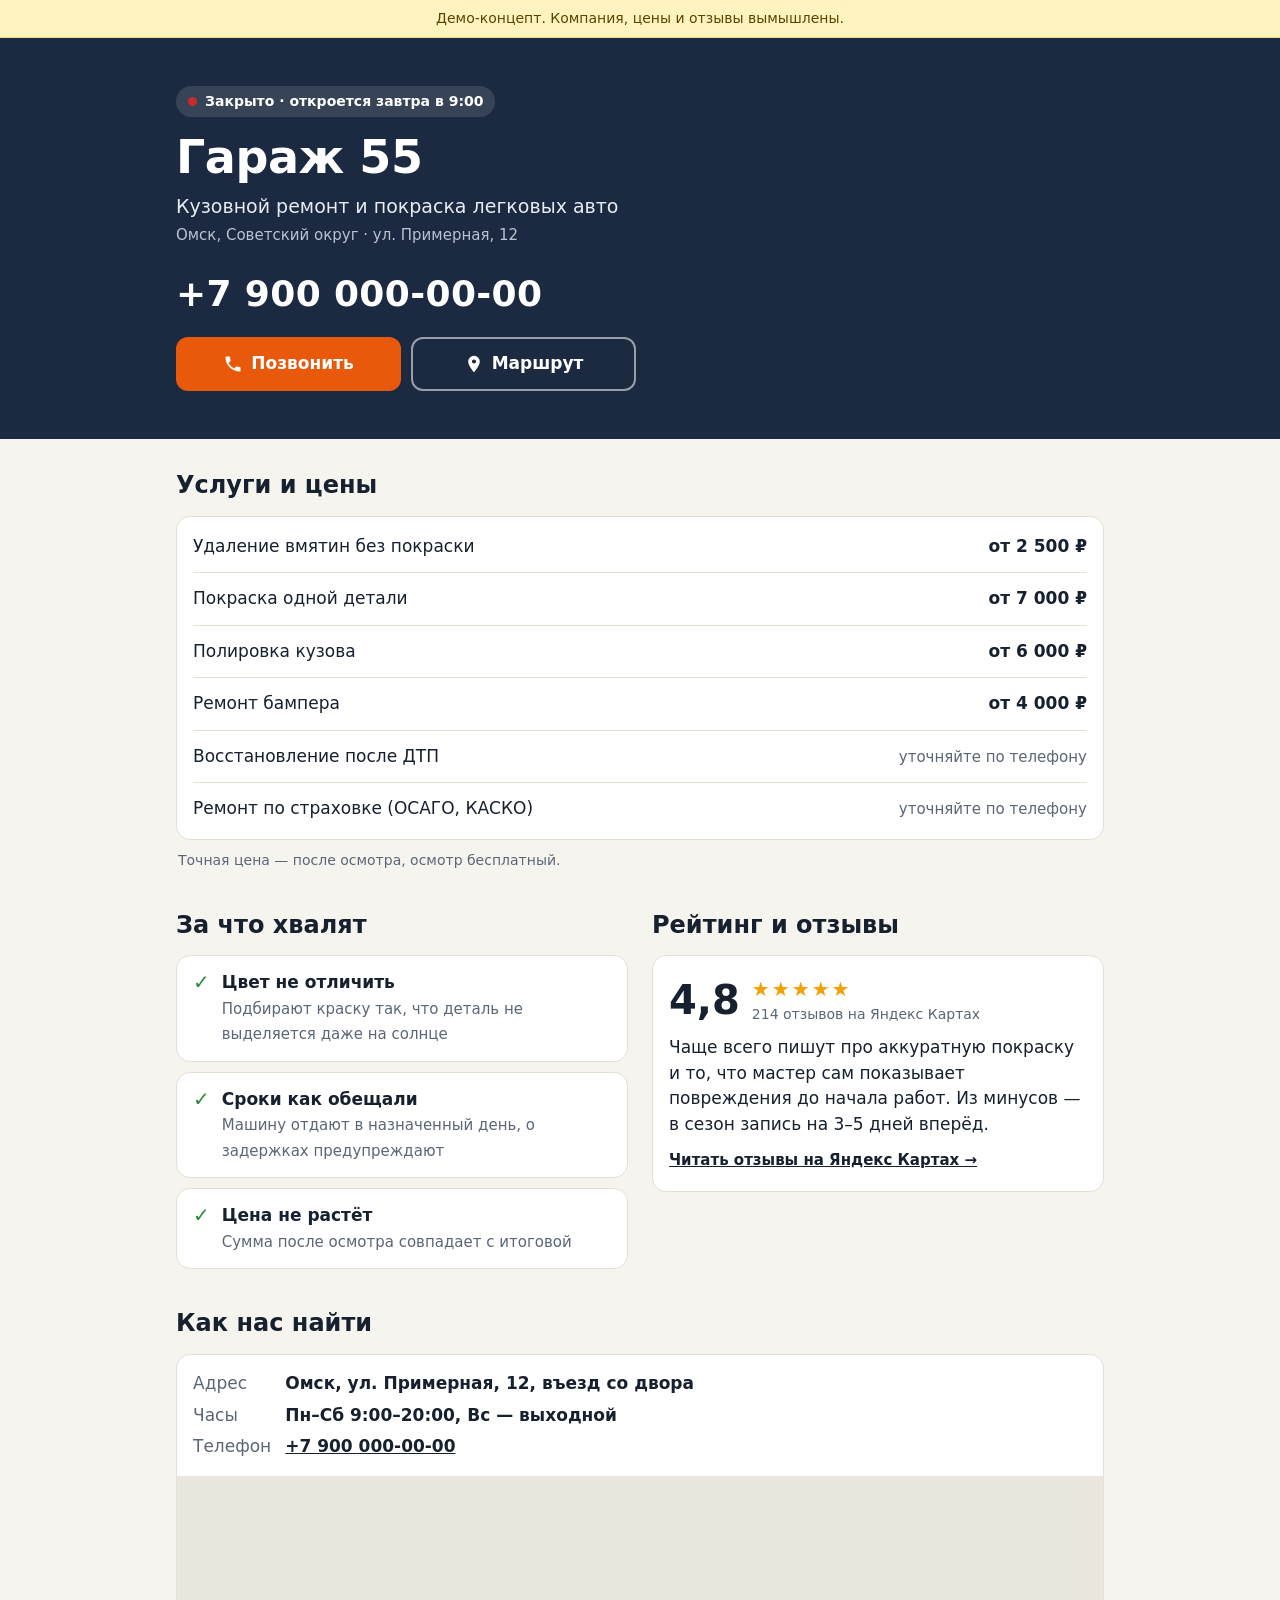
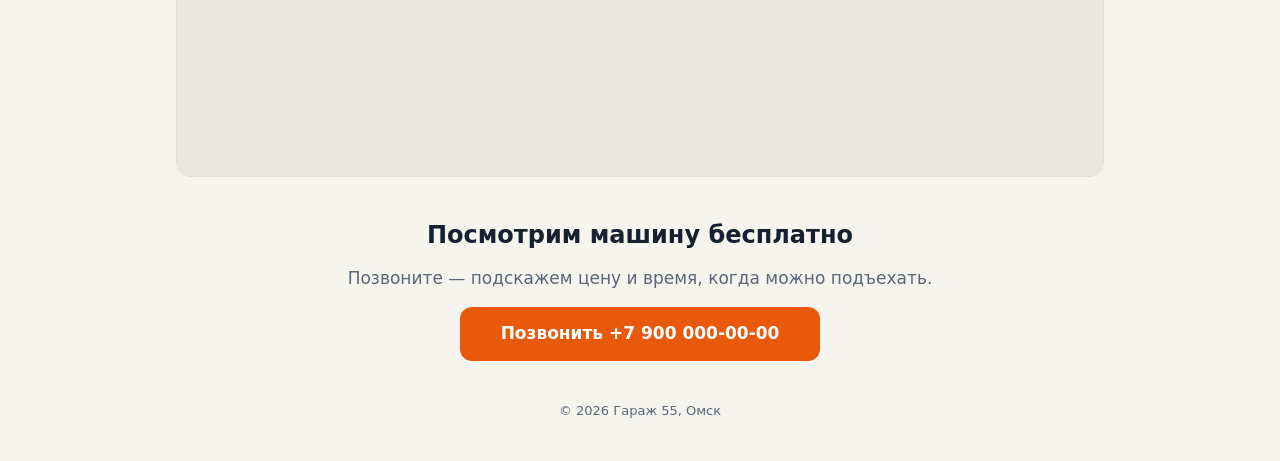
==== template/index.html @ 88b0f19d "Сайт-эталон для местного бизнеса: первый экран со звонком и маршрутом, цены «от», отзывы, карта Один" ====
<!doctype html>
<html lang="ru">
<head>
<meta charset="utf-8">
<meta name="viewport" content="width=device-width, initial-scale=1">
<!-- ЗАМЕНИТЬ: название, город, главная услуга. ~60 символов -->
<title>Гараж 55 — кузовной ремонт и покраска в Омске</title>
<!-- ЗАМЕНИТЬ: что, для кого, где. ~150 символов -->
<meta name="description" content="Кузовной ремонт, покраска и удаление вмятин в Советском округе Омска. Цены от 2 500 ₽, запись по телефону. Пн–Сб 9:00–20:00.">
<meta name="theme-color" content="#1b2a41">
<!-- Данные для Яндекса и Google: карточка организации в поиске. ЗАМЕНИТЬ вместе с текстом страницы -->
<script type="application/ld+json">
{
  "@context": "https://schema.org",
  "@type": "AutoRepair",
  "name": "Гараж 55",
  "telephone": "+79000000000",
  "address": {"@type": "PostalAddress", "addressLocality": "Омск", "streetAddress": "ул. Примерная, 12"},
  "geo": {"@type": "GeoCoordinates", "latitude": 54.9885, "longitude": 73.3242},
  "openingHours": "Mo-Sa 09:00-20:00",
  "priceRange": "от 2 500 ₽"
}
</script>
<style>
  :root {
    --ink: #16202e;
    --muted: #5b6676;
    --bg: #f6f4ef;
    --card: #ffffff;
    --brand: #1b2a41;
    --accent: #e8590c;     /* кнопка звонка: самый заметный цвет на странице */
    --accent-ink: #ffffff;
    --ok: #2b8a3e;
    --closed: #c92a2a;
    --line: #e4e0d6;
    --radius: 14px;
  }
  * { box-sizing: border-box; }
  html { scroll-behavior: smooth; }
  body {
    margin: 0; background: var(--bg); color: var(--ink);
    font: 17px/1.5 system-ui, -apple-system, "Segoe UI", Roboto, Arial, sans-serif;
    -webkit-text-size-adjust: 100%;
  }
  a { color: inherit; }
  .wrap { max-width: 960px; margin: 0 auto; padding: 0 16px; }

  /* плашка демо */
  .demo {
    background: #fff3bf; color: #5c4400; font-size: 14px; text-align: center;
    padding: 8px 16px; border-bottom: 1px solid #f0d97a;
  }

  /* первый экран */
  .hero { background: var(--brand); color: #fff; padding: 28px 0 32px; }
  .status {
    display: inline-flex; align-items: center; gap: 8px; font-size: 14px; font-weight: 600;
    background: rgba(255,255,255,.12); border-radius: 999px; padding: 5px 12px; margin-bottom: 14px;
  }
  .status::before { content: ""; width: 9px; height: 9px; border-radius: 50%; background: var(--ok); }
  .status.closed::before { background: var(--closed); }
  .hero h1 { font-size: 34px; line-height: 1.15; margin: 0 0 8px; letter-spacing: -.01em; }
  .hero .what { font-size: 19px; margin: 0 0 4px; color: #e7ecf3; }
  .hero .where { font-size: 15px; margin: 0 0 20px; color: #b9c3d1; }
  .phone-big {
    display: block; font-size: 30px; font-weight: 800; text-decoration: none; margin: 0 0 16px;
    letter-spacing: .01em;
  }
  .actions { display: grid; grid-template-columns: 1fr 1fr; gap: 10px; max-width: 460px; }
  .btn {
    display: flex; align-items: center; justify-content: center; gap: 8px;
    min-height: 54px; padding: 0 18px; border-radius: 12px; font-weight: 700; font-size: 17px;
    text-decoration: none; border: 2px solid transparent;
  }
  .btn-call { background: var(--accent); color: var(--accent-ink); }
  .btn-route { border-color: rgba(255,255,255,.55); color: #fff; }
  .btn svg { width: 20px; height: 20px; flex: none; }

  /* секции */
  section { padding: 32px 0 8px; }
  h2 { font-size: 24px; line-height: 1.2; margin: 0 0 16px; }
  .card { background: var(--card); border: 1px solid var(--line); border-radius: var(--radius); }

  .prices { list-style: none; margin: 0; padding: 4px 16px; }
  .prices li {
    display: flex; justify-content: space-between; align-items: baseline; gap: 16px;
    padding: 13px 0; border-bottom: 1px solid var(--line);
  }
  .prices li:last-child { border-bottom: 0; }
  .prices .price { font-weight: 700; white-space: nowrap; }
  .prices .ask { color: var(--muted); font-weight: 500; font-size: 15px; white-space: nowrap; }
  .note { color: var(--muted); font-size: 14px; margin: 10px 2px 0; }

  .praise { display: grid; gap: 10px; margin: 0; padding: 0; list-style: none; }
  .praise li { padding: 14px 16px; display: flex; gap: 12px; align-items: flex-start; }
  .praise .mark { color: var(--ok); font-weight: 800; font-size: 20px; line-height: 1.2; }
  .praise b { display: block; }
  .praise span { color: var(--muted); font-size: 15px; }

  .rating { padding: 18px 16px; }
  .score { display: flex; align-items: center; gap: 12px; margin-bottom: 10px; }
  .score .num { font-size: 40px; font-weight: 800; line-height: 1; }
  .stars { color: #f59f00; font-size: 20px; letter-spacing: 2px; }
  .score small { display: block; color: var(--muted); font-size: 14px; }
  .rating p { margin: 0 0 10px; }
  .source { font-size: 15px; font-weight: 600; }

  .place { overflow: hidden; }
  .place dl { margin: 0; padding: 16px; display: grid; grid-template-columns: auto 1fr; gap: 6px 14px; }
  .place dt { color: var(--muted); }
  .place dd { margin: 0; font-weight: 600; }
  .map { width: 100%; height: 300px; border: 0; display: block; background: #e9e6de; }

  .final { text-align: center; padding: 36px 0 120px; }
  .final p { margin: 0 0 16px; color: var(--muted); }
  .final .btn-call { max-width: 360px; margin: 0 auto; }
  footer { color: var(--muted); font-size: 13px; text-align: center; padding: 0 16px 100px; }

  /* плавающая кнопка звонка: только на телефоне и только после первого экрана */
  .float-call {
    position: fixed; left: 16px; right: 16px; bottom: max(16px, env(safe-area-inset-bottom));
    z-index: 10; box-shadow: 0 8px 24px rgba(0,0,0,.25);
    transform: translateY(150%); transition: transform .25s ease;
  }
  .float-call.show { transform: none; }

  @media (min-width: 760px) {
    .hero { padding: 48px 0; }
    .hero h1 { font-size: 46px; }
    .phone-big { font-size: 36px; }
    .grid2 { display: grid; grid-template-columns: 1fr 1fr; gap: 24px; align-items: start; }
    .float-call { display: none; }
    .final, footer { padding-bottom: 40px; }
  }
  @media (prefers-reduced-motion: reduce) {
    html { scroll-behavior: auto; }
    .float-call { transition: none; }
  }
</style>
</head>
<body>

<!-- УДАЛИТЬ на боевом сайте клиента -->
<div class="demo">Демо-концепт. Компания, цены и отзывы вымышлены.</div>

<header class="hero">
  <div class="wrap">
    <!-- Часы работы для бейджа: дни 1=Пн…7=Вс, время, часовой пояс компании. ЗАМЕНИТЬ -->
    <div class="status" id="status"
         data-tz="Asia/Omsk"
         data-hours='{"1":["09:00","20:00"],"2":["09:00","20:00"],"3":["09:00","20:00"],"4":["09:00","20:00"],"5":["09:00","20:00"],"6":["09:00","20:00"]}'>
      Открыто до 20:00
    </div>
    <h1>Гараж 55</h1>
    <p class="what">Кузовной ремонт и покраска легковых авто</p>
    <p class="where">Омск, Советский округ · ул. Примерная, 12</p>
    <a class="phone-big" href="tel:+79000000000">+7 900 000-00-00</a>
    <div class="actions">
      <a class="btn btn-call" href="tel:+79000000000">
        <svg viewBox="0 0 24 24" fill="currentColor" aria-hidden="true"><path d="M6.6 10.8a15.1 15.1 0 0 0 6.6 6.6l2.2-2.2a1 1 0 0 1 1-.25 11.4 11.4 0 0 0 3.6.57 1 1 0 0 1 1 1V20a1 1 0 0 1-1 1A17 17 0 0 1 3 4a1 1 0 0 1 1-1h3.5a1 1 0 0 1 1 1c0 1.25.2 2.45.57 3.57a1 1 0 0 1-.25 1z"/></svg>
        Позвонить
      </a>
      <!-- Маршрут в Яндекс Картах до точки (широта,долгота). ЗАМЕНИТЬ координаты -->
      <a class="btn btn-route" href="https://yandex.ru/maps/?rtext=~54.9885,73.3242&amp;rtt=auto" target="_blank" rel="noopener">
        <svg viewBox="0 0 24 24" fill="currentColor" aria-hidden="true"><path d="M12 2a7 7 0 0 0-7 7c0 5.2 7 13 7 13s7-7.8 7-13a7 7 0 0 0-7-7zm0 9.5A2.5 2.5 0 1 1 12 6.5a2.5 2.5 0 0 1 0 5z"/></svg>
        Маршрут
      </a>
    </div>
  </div>
</header>

<main class="wrap">

  <section id="prices">
    <h2>Услуги и цены</h2>
    <!-- Только цены, которые клиент подтвердил. Нет цены — «уточняйте по телефону», не придумывать -->
    <ul class="prices card">
      <li><span>Удаление вмятин без покраски</span><span class="price">от 2 500 ₽</span></li>
      <li><span>Покраска одной детали</span><span class="price">от 7 000 ₽</span></li>
      <li><span>Полировка кузова</span><span class="price">от 6 000 ₽</span></li>
      <li><span>Ремонт бампера</span><span class="price">от 4 000 ₽</span></li>
      <li><span>Восстановление после ДТП</span><span class="ask">уточняйте по телефону</span></li>
      <li><span>Ремонт по страховке (ОСАГО, КАСКО)</span><span class="ask">уточняйте по телефону</span></li>
    </ul>
    <p class="note">Точная цена — после осмотра, осмотр бесплатный.</p>
  </section>

  <div class="grid2">
    <section id="praise">
      <h2>За что хвалят</h2>
      <!-- 3 пункта, взятые из настоящих отзывов клиента (Яндекс Карты, 2ГИС). Своими словами, без выдумок -->
      <ul class="praise">
        <li class="card"><span class="mark">✓</span><div><b>Цвет не отличить</b><span>Подбирают краску так, что деталь не выделяется даже на солнце</span></div></li>
        <li class="card"><span class="mark">✓</span><div><b>Сроки как обещали</b><span>Машину отдают в назначенный день, о задержках предупреждают</span></div></li>
        <li class="card"><span class="mark">✓</span><div><b>Цена не растёт</b><span>Сумма после осмотра совпадает с итоговой</span></div></li>
      </ul>
    </section>

    <section id="rating">
      <h2>Рейтинг и отзывы</h2>
      <div class="card rating">
        <!-- Рейтинг, число отзывов и ссылка — точно как в источнике на дату обновления -->
        <div class="score">
          <span class="num">4,8</span>
          <div><span class="stars" aria-label="4,8 из 5">★★★★★</span><small>214 отзывов на Яндекс Картах</small></div>
        </div>
        <!-- Пересказ: что чаще всего пишут, в том числе минусы — так честнее и больше доверия -->
        <p>Чаще всего пишут про аккуратную покраску и то, что мастер сам показывает повреждения до начала работ. Из минусов — в сезон запись на 3–5 дней вперёд.</p>
        <a class="source" href="https://yandex.ru/maps/" target="_blank" rel="noopener">Читать отзывы на Яндекс Картах →</a>
      </div>
    </section>
  </div>

  <section id="place">
    <h2>Как нас найти</h2>
    <div class="card place">
      <dl>
        <dt>Адрес</dt><dd>Омск, ул. Примерная, 12, въезд со двора</dd>
        <dt>Часы</dt><dd>Пн–Сб 9:00–20:00, Вс — выходной</dd>
        <dt>Телефон</dt><dd><a href="tel:+79000000000">+7 900 000-00-00</a></dd>
      </dl>
      <!-- Карта Яндекса: ll и pt — ДОЛГОТА,ШИРОТА (наоборот, чем в ссылке «Маршрут»). ЗАМЕНИТЬ -->
      <iframe class="map" title="Карта: Гараж 55" loading="lazy"
              src="https://yandex.ru/map-widget/v1/?ll=73.3242%2C54.9885&amp;z=16&amp;pt=73.3242%2C54.9885%2Cpm2rdm"></iframe>
    </div>
  </section>

  <section class="final">
    <h2>Посмотрим машину бесплатно</h2>
    <p>Позвоните — подскажем цену и время, когда можно подъехать.</p>
    <a class="btn btn-call" href="tel:+79000000000">Позвонить +7 900 000-00-00</a>
  </section>
</main>

<footer>© <span id="year">2026</span> Гараж 55, Омск</footer>

<a class="btn btn-call float-call" id="floatCall" href="tel:+79000000000" aria-label="Позвонить">
  <svg viewBox="0 0 24 24" fill="currentColor" aria-hidden="true"><path d="M6.6 10.8a15.1 15.1 0 0 0 6.6 6.6l2.2-2.2a1 1 0 0 1 1-.25 11.4 11.4 0 0 0 3.6.57 1 1 0 0 1 1 1V20a1 1 0 0 1-1 1A17 17 0 0 1 3 4a1 1 0 0 1 1-1h3.5a1 1 0 0 1 1 1c0 1.25.2 2.45.57 3.57a1 1 0 0 1-.25 1z"/></svg>
  Позвонить
</a>

<script>
// Бейдж «Открыто до …» по часам работы в часовом поясе компании (не посетителя).
(function () {
  var el = document.getElementById("status");
  var hours = JSON.parse(el.dataset.hours);
  var tz = el.dataset.tz;
  var names = ["", "понедельник", "вторник", "среду", "четверг", "пятницу", "субботу", "воскресенье"];
  function nowIn(tz) {
    var parts = {};
    new Intl.DateTimeFormat("en-GB", {timeZone: tz, weekday: "short", hour: "2-digit", minute: "2-digit", hourCycle: "h23"})
      .formatToParts(new Date()).forEach(function (p) { parts[p.type] = p.value; });
    var day = {Mon: 1, Tue: 2, Wed: 3, Thu: 4, Fri: 5, Sat: 6, Sun: 7}[parts.weekday];
    return {day: day, time: parts.hour + ":" + parts.minute};
  }
  function short(t) { return t.replace(/^0/, ""); }
  function nextOpen(day) {
    for (var i = 1; i <= 7; i++) {
      var d = (day - 1 + i) % 7 + 1;
      if (hours[d]) return (i === 1 ? "завтра" : "в " + names[d]) + " в " + short(hours[d][0]);
    }
    return "";
  }
  var n = nowIn(tz), today = hours[n.day];
  if (today && n.time >= today[0] && n.time < today[1]) {
    el.textContent = "Открыто до " + short(today[1]);
  } else if (today && n.time < today[0]) {
    el.textContent = "Закрыто · откроется в " + short(today[0]);
    el.classList.add("closed");
  } else {
    el.textContent = "Закрыто · откроется " + nextOpen(n.day);
    el.classList.add("closed");
  }
  document.getElementById("year").textContent = new Date().getFullYear();

  // Плавающая кнопка появляется, когда первый экран с телефоном ушёл вверх, и прячется у финальной кнопки
  var btn = document.getElementById("floatCall");
  var hero = document.querySelector(".hero"), final = document.querySelector(".final");
  if ("IntersectionObserver" in window) {
    var heroGone = false, finalVisible = false;
    function update() { btn.classList.toggle("show", heroGone && !finalVisible); }
    new IntersectionObserver(function (e) { heroGone = !e[0].isIntersecting; update(); }).observe(hero);
    new IntersectionObserver(function (e) { finalVisible = e[0].isIntersecting; update(); }).observe(final);
  } else {
    btn.classList.add("show");
  }
})();
</script>
</body>
</html>
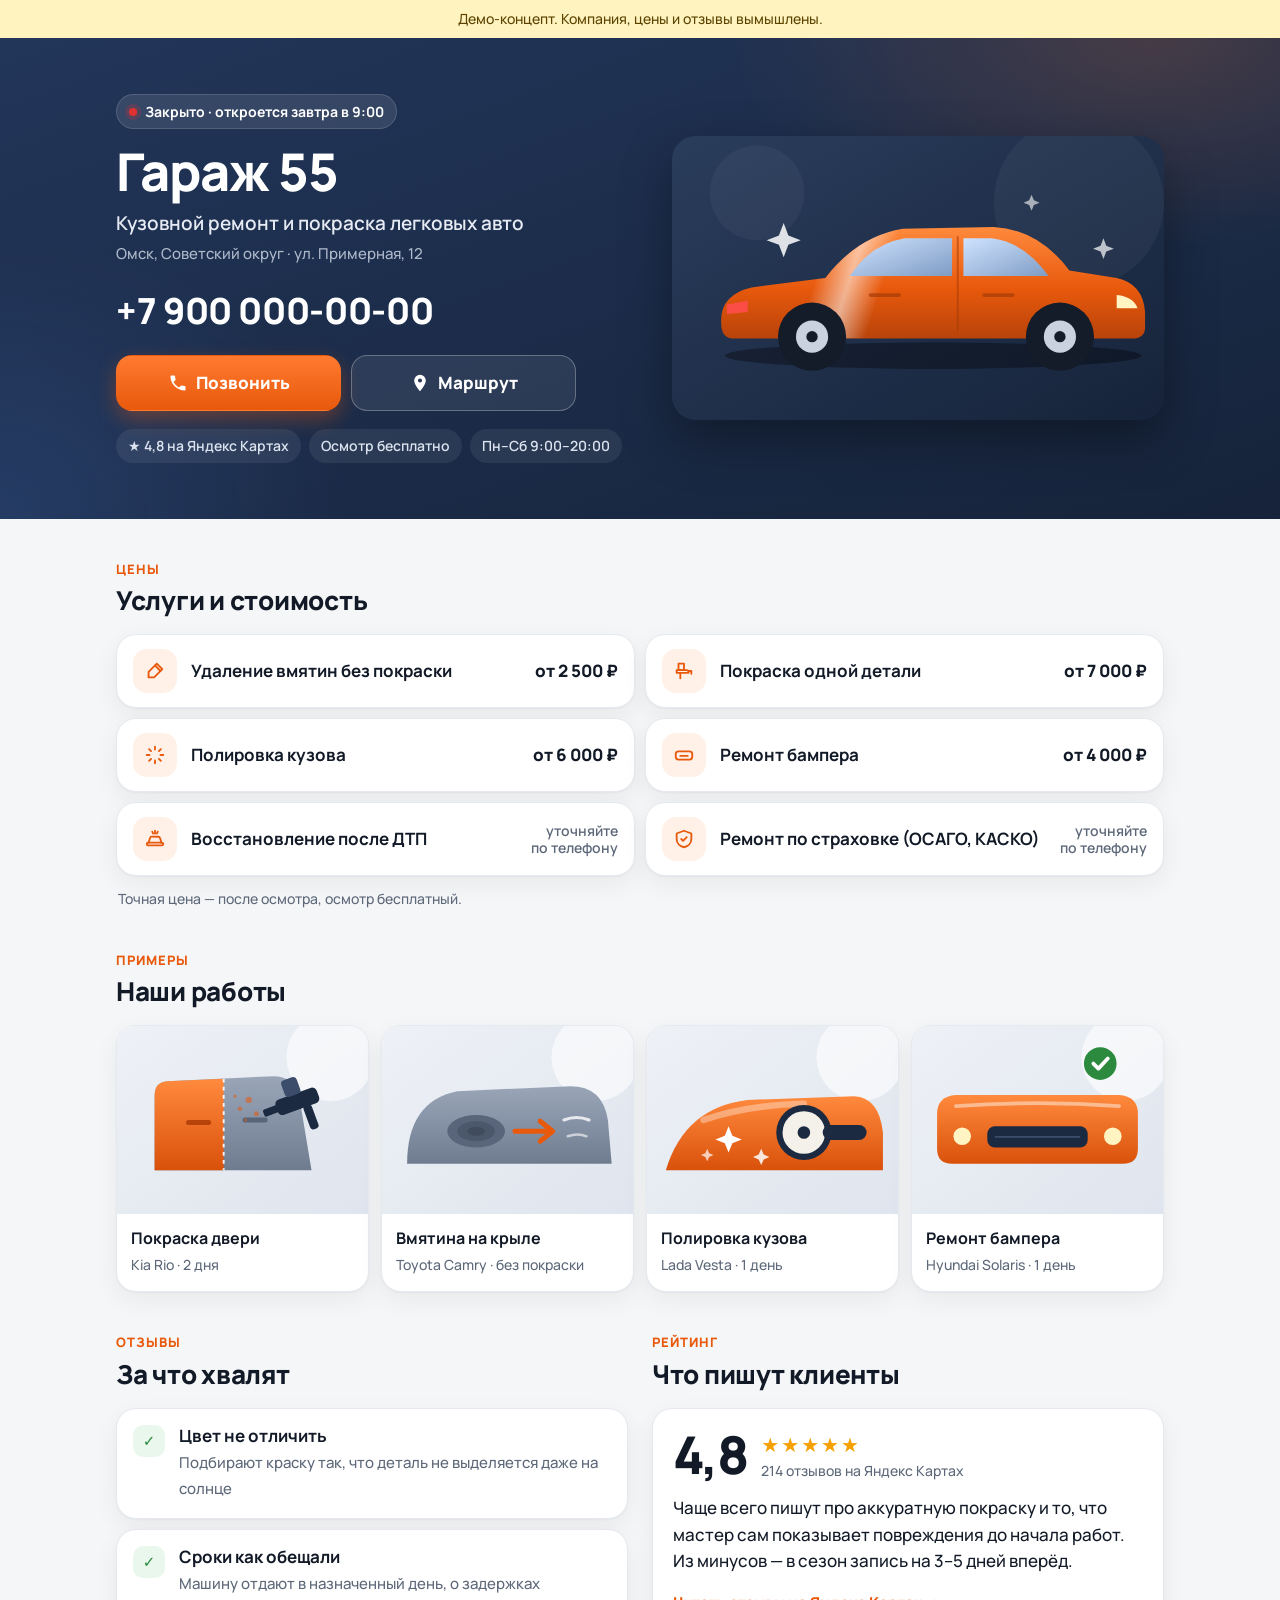
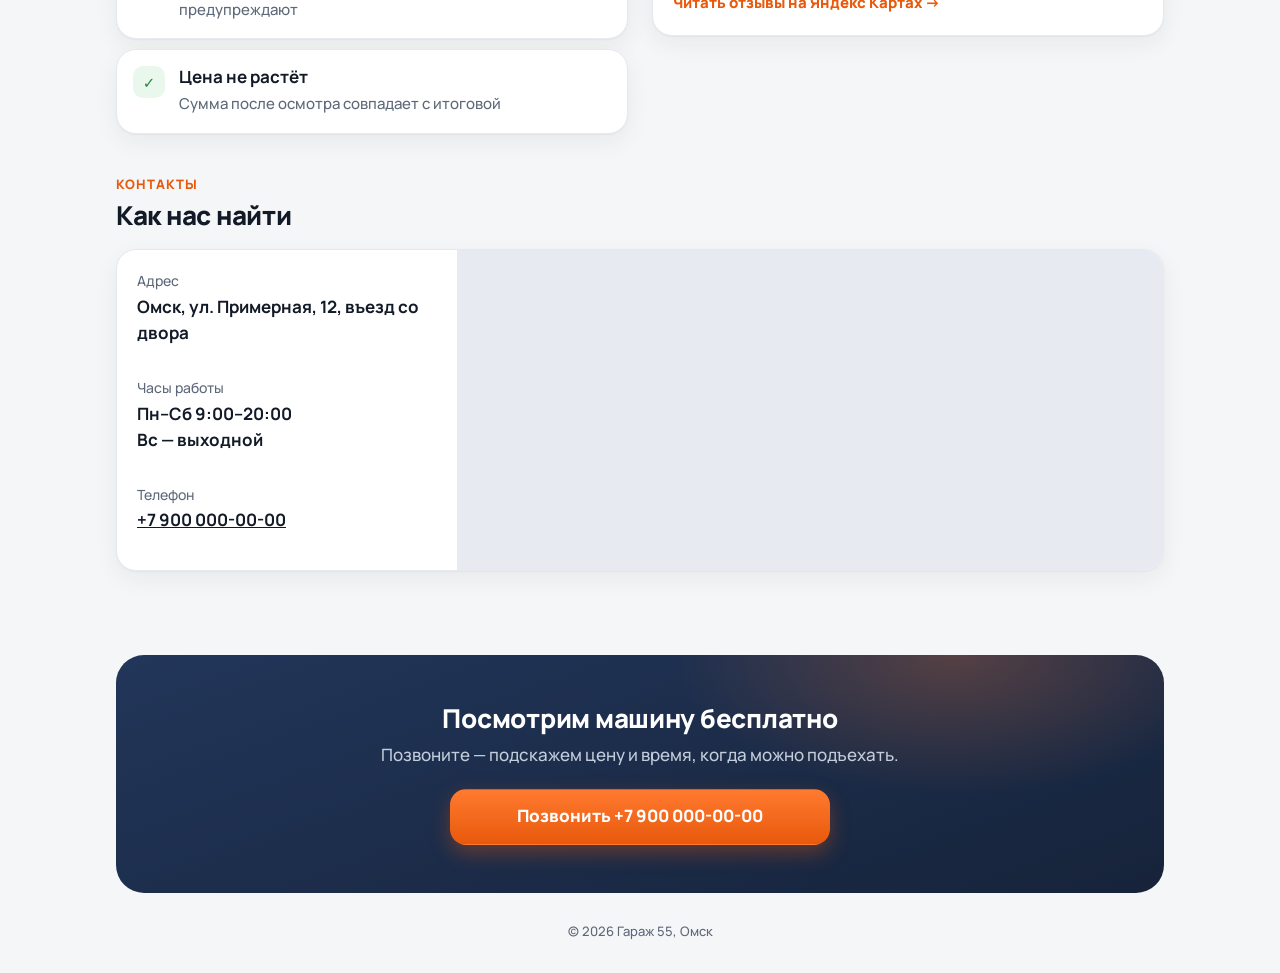
==== commit 52aa882b: "Сайт-эталон: современнее, с иллюстрациями Шрифт Manrope, градиент первого экрана, значки-факты, карт" ====
--- a/template/index.html
+++ b/template/index.html
@@ -2,12 +2,15 @@
 <html lang="ru">
 <head>
 <meta charset="utf-8">
-<meta name="viewport" content="width=device-width, initial-scale=1">
+<meta name="viewport" content="width=device-width, initial-scale=1, viewport-fit=cover">
 <!-- ЗАМЕНИТЬ: название, город, главная услуга. ~60 символов -->
 <title>Гараж 55 — кузовной ремонт и покраска в Омске</title>
 <!-- ЗАМЕНИТЬ: что, для кого, где. ~150 символов -->
 <meta name="description" content="Кузовной ремонт, покраска и удаление вмятин в Советском округе Омска. Цены от 2 500 ₽, запись по телефону. Пн–Сб 9:00–20:00.">
-<meta name="theme-color" content="#1b2a41">
+<meta name="theme-color" content="#16233a">
+<link rel="preconnect" href="https://fonts.googleapis.com">
+<link rel="preconnect" href="https://fonts.gstatic.com" crossorigin>
+<link href="https://fonts.googleapis.com/css2?family=Manrope:wght@500;600;700;800&display=swap" rel="stylesheet">
 <!-- Данные для Яндекса и Google: карточка организации в поиске. ЗАМЕНИТЬ вместе с текстом страницы -->
 <script type="application/ld+json">
 {
@@ -23,118 +26,165 @@
 </script>
 <style>
   :root {
-    --ink: #16202e;
-    --muted: #5b6676;
-    --bg: #f6f4ef;
+    --ink: #121a27;
+    --muted: #5d6879;
+    --bg: #f5f6f8;
     --card: #ffffff;
-    --brand: #1b2a41;
-    --accent: #e8590c;     /* кнопка звонка: самый заметный цвет на странице */
-    --accent-ink: #ffffff;
+    --brand: #16233a;        /* фон первого экрана и финального блока */
+    --brand-2: #22365a;
+    --accent: #e8590c;       /* кнопка звонка: самый заметный цвет на странице */
+    --accent-2: #ff7a2f;
     --ok: #2b8a3e;
-    --closed: #c92a2a;
-    --line: #e4e0d6;
-    --radius: 14px;
+    --closed: #e03131;
+    --line: #e6e9ef;
+    --radius: 20px;
+    --shadow: 0 1px 2px rgba(18,26,39,.04), 0 8px 24px rgba(18,26,39,.06);
   }
   * { box-sizing: border-box; }
   html { scroll-behavior: smooth; }
   body {
     margin: 0; background: var(--bg); color: var(--ink);
-    font: 17px/1.5 system-ui, -apple-system, "Segoe UI", Roboto, Arial, sans-serif;
-    -webkit-text-size-adjust: 100%;
+    font: 500 17px/1.55 Manrope, system-ui, -apple-system, "Segoe UI", Roboto, Arial, sans-serif;
+    -webkit-text-size-adjust: 100%; -webkit-font-smoothing: antialiased;
   }
   a { color: inherit; }
-  .wrap { max-width: 960px; margin: 0 auto; padding: 0 16px; }
+  img { max-width: 100%; height: auto; display: block; }
+  .wrap { max-width: 1080px; margin: 0 auto; padding: 0 16px; }
 
   /* плашка демо */
-  .demo {
-    background: #fff3bf; color: #5c4400; font-size: 14px; text-align: center;
-    padding: 8px 16px; border-bottom: 1px solid #f0d97a;
-  }
-
-  /* первый экран */
-  .hero { background: var(--brand); color: #fff; padding: 28px 0 32px; }
+  .demo { background: #fff3bf; color: #5c4400; font-size: 14px; text-align: center; padding: 8px 16px; }
+
+  /* ───── первый экран ───── */
+  .hero {
+    color: #fff; padding: 24px 0 28px; position: relative; overflow: hidden;
+    background:
+      radial-gradient(600px 300px at 90% 0%, rgba(255,122,47,.18), transparent 70%),
+      radial-gradient(500px 400px at 0% 100%, rgba(80,130,220,.18), transparent 70%),
+      linear-gradient(160deg, var(--brand-2), var(--brand));
+  }
+  .hero-grid { display: grid; gap: 22px; align-items: center; }
   .status {
-    display: inline-flex; align-items: center; gap: 8px; font-size: 14px; font-weight: 600;
-    background: rgba(255,255,255,.12); border-radius: 999px; padding: 5px 12px; margin-bottom: 14px;
-  }
-  .status::before { content: ""; width: 9px; height: 9px; border-radius: 50%; background: var(--ok); }
-  .status.closed::before { background: var(--closed); }
-  .hero h1 { font-size: 34px; line-height: 1.15; margin: 0 0 8px; letter-spacing: -.01em; }
-  .hero .what { font-size: 19px; margin: 0 0 4px; color: #e7ecf3; }
-  .hero .where { font-size: 15px; margin: 0 0 20px; color: #b9c3d1; }
-  .phone-big {
-    display: block; font-size: 30px; font-weight: 800; text-decoration: none; margin: 0 0 16px;
-    letter-spacing: .01em;
-  }
+    display: inline-flex; align-items: center; gap: 8px; font-size: 14px; font-weight: 700;
+    background: rgba(255,255,255,.1); border: 1px solid rgba(255,255,255,.14);
+    border-radius: 999px; padding: 6px 12px; margin-bottom: 14px; backdrop-filter: blur(6px);
+  }
+  .status::before { content: ""; width: 8px; height: 8px; border-radius: 50%; background: #51cf66;
+    box-shadow: 0 0 0 4px rgba(81,207,102,.2); }
+  .status.closed::before { background: var(--closed); box-shadow: 0 0 0 4px rgba(224,49,49,.2); }
+  .hero h1 { font-size: 36px; line-height: 1.1; margin: 0 0 8px; font-weight: 800; letter-spacing: -.02em; }
+  .hero .what { font-size: 19px; margin: 0 0 4px; color: #e6ebf3; font-weight: 600; }
+  .hero .where { font-size: 15px; margin: 0 0 18px; color: #aeb9ca; }
+  .phone-big { display: inline-block; font-size: 30px; font-weight: 800; text-decoration: none; margin: 0 0 16px;
+    letter-spacing: -.01em; }
   .actions { display: grid; grid-template-columns: 1fr 1fr; gap: 10px; max-width: 460px; }
   .btn {
     display: flex; align-items: center; justify-content: center; gap: 8px;
-    min-height: 54px; padding: 0 18px; border-radius: 12px; font-weight: 700; font-size: 17px;
-    text-decoration: none; border: 2px solid transparent;
-  }
-  .btn-call { background: var(--accent); color: var(--accent-ink); }
-  .btn-route { border-color: rgba(255,255,255,.55); color: #fff; }
+    min-height: 56px; padding: 0 20px; border-radius: 16px; font-weight: 800; font-size: 17px;
+    text-decoration: none; border: 1px solid transparent; transition: transform .15s ease, box-shadow .15s ease;
+  }
+  .btn:active { transform: scale(.98); }
+  .btn-call { background: linear-gradient(180deg, var(--accent-2), var(--accent)); color: #fff;
+    box-shadow: 0 8px 20px rgba(232,89,12,.35); }
+  .btn-route { background: rgba(255,255,255,.08); border-color: rgba(255,255,255,.28); color: #fff; }
   .btn svg { width: 20px; height: 20px; flex: none; }
-
-  /* секции */
-  section { padding: 32px 0 8px; }
-  h2 { font-size: 24px; line-height: 1.2; margin: 0 0 16px; }
-  .card { background: var(--card); border: 1px solid var(--line); border-radius: var(--radius); }
-
-  .prices { list-style: none; margin: 0; padding: 4px 16px; }
-  .prices li {
-    display: flex; justify-content: space-between; align-items: baseline; gap: 16px;
-    padding: 13px 0; border-bottom: 1px solid var(--line);
-  }
-  .prices li:last-child { border-bottom: 0; }
-  .prices .price { font-weight: 700; white-space: nowrap; }
-  .prices .ask { color: var(--muted); font-weight: 500; font-size: 15px; white-space: nowrap; }
-  .note { color: var(--muted); font-size: 14px; margin: 10px 2px 0; }
-
+  .chips { display: flex; flex-wrap: wrap; gap: 8px; margin: 18px 0 0; padding: 0; list-style: none; }
+  .chips li { font-size: 14px; font-weight: 600; color: #dbe3ef; background: rgba(255,255,255,.07);
+    border-radius: 999px; padding: 6px 12px; }
+  .hero-art img { width: 100%; border-radius: 24px; box-shadow: 0 20px 50px rgba(0,0,0,.35); }
+
+  /* ───── секции ───── */
+  section { padding: 40px 0 0; }
+  .eyebrow { font-size: 13px; font-weight: 800; letter-spacing: .08em; text-transform: uppercase; color: var(--accent);
+    margin: 0 0 6px; }
+  h2 { font-size: 26px; line-height: 1.2; margin: 0 0 18px; font-weight: 800; letter-spacing: -.01em; }
+  .card { background: var(--card); border: 1px solid var(--line); border-radius: var(--radius); box-shadow: var(--shadow); }
+
+  /* услуги */
+  .services { display: grid; gap: 10px; margin: 0; padding: 0; list-style: none; }
+  .services li { display: flex; align-items: center; gap: 14px; padding: 14px 16px; }
+  .ico { width: 44px; height: 44px; border-radius: 14px; flex: none; display: grid; place-items: center;
+    background: #fff1e8; color: var(--accent); }
+  .ico svg { width: 22px; height: 22px; }
+  .services .name { flex: 1; font-weight: 700; line-height: 1.3; }
+  .services .price { font-weight: 800; white-space: nowrap; }
+  .services .ask { color: var(--muted); font-weight: 600; font-size: 14px; text-align: right; line-height: 1.25; }
+  .note { color: var(--muted); font-size: 14px; margin: 12px 2px 0; }
+
+  /* работы */
+  .works { display: grid; grid-auto-flow: column; grid-auto-columns: 78%; gap: 12px; overflow-x: auto;
+    scroll-snap-type: x mandatory; padding: 2px 16px 12px; margin: 0 -16px; list-style: none;
+    scrollbar-width: none; }
+  .works::-webkit-scrollbar { display: none; }
+  .works li { scroll-snap-align: start; overflow: hidden; }
+  .works img { aspect-ratio: 4 / 3; object-fit: cover; width: 100%; }
+  .works .cap { padding: 12px 14px 14px; }
+  .works b { display: block; font-size: 16px; }
+  .works span { color: var(--muted); font-size: 14px; }
+  .swipe { color: var(--muted); font-size: 13px; margin: 0 2px; }
+
+  /* хвалят */
   .praise { display: grid; gap: 10px; margin: 0; padding: 0; list-style: none; }
-  .praise li { padding: 14px 16px; display: flex; gap: 12px; align-items: flex-start; }
-  .praise .mark { color: var(--ok); font-weight: 800; font-size: 20px; line-height: 1.2; }
-  .praise b { display: block; }
+  .praise li { padding: 16px; display: flex; gap: 14px; align-items: flex-start; }
+  .praise .mark { width: 32px; height: 32px; border-radius: 10px; background: #e9f7ec; color: var(--ok);
+    display: grid; place-items: center; flex: none; font-weight: 800; }
+  .praise b { display: block; line-height: 1.3; margin-bottom: 2px; }
   .praise span { color: var(--muted); font-size: 15px; }
 
-  .rating { padding: 18px 16px; }
-  .score { display: flex; align-items: center; gap: 12px; margin-bottom: 10px; }
-  .score .num { font-size: 40px; font-weight: 800; line-height: 1; }
+  /* рейтинг */
+  .rating { padding: 20px; }
+  .score { display: flex; align-items: center; gap: 14px; margin-bottom: 14px; }
+  .score .num { font-size: 52px; font-weight: 800; line-height: 1; letter-spacing: -.03em; }
   .stars { color: #f59f00; font-size: 20px; letter-spacing: 2px; }
   .score small { display: block; color: var(--muted); font-size: 14px; }
-  .rating p { margin: 0 0 10px; }
-  .source { font-size: 15px; font-weight: 600; }
-
-  .place { overflow: hidden; }
-  .place dl { margin: 0; padding: 16px; display: grid; grid-template-columns: auto 1fr; gap: 6px 14px; }
-  .place dt { color: var(--muted); }
-  .place dd { margin: 0; font-weight: 600; }
-  .map { width: 100%; height: 300px; border: 0; display: block; background: #e9e6de; }
-
-  .final { text-align: center; padding: 36px 0 120px; }
-  .final p { margin: 0 0 16px; color: var(--muted); }
-  .final .btn-call { max-width: 360px; margin: 0 auto; }
-  footer { color: var(--muted); font-size: 13px; text-align: center; padding: 0 16px 100px; }
+  .rating p { margin: 0 0 14px; }
+  .source { display: inline-flex; align-items: center; gap: 6px; font-size: 15px; font-weight: 800; color: var(--accent);
+    text-decoration: none; }
+
+  /* адрес и карта */
+  .place { overflow: hidden; display: grid; }
+  .place dl { margin: 0; padding: 20px; display: grid; gap: 14px; }
+  .place dt { color: var(--muted); font-size: 14px; }
+  .place dd { margin: 2px 0 0; font-weight: 700; }
+  .map { width: 100%; height: 300px; border: 0; display: block; background: #e7eaf0; }
+
+  /* финал */
+  .final { margin: 44px 0 0; }
+  .final-box {
+    color: #fff; text-align: center; padding: 32px 20px; border-radius: 28px;
+    background: radial-gradient(400px 200px at 80% 0%, rgba(255,122,47,.25), transparent 70%),
+                linear-gradient(160deg, var(--brand-2), var(--brand));
+  }
+  .final h2 { margin-bottom: 8px; }
+  .final p { margin: 0 0 20px; color: #c3cddb; }
+  .final .btn-call { max-width: 380px; margin: 0 auto; }
+  footer { color: var(--muted); font-size: 13px; text-align: center; padding: 28px 16px 110px; }
 
   /* плавающая кнопка звонка: только на телефоне и только после первого экрана */
   .float-call {
     position: fixed; left: 16px; right: 16px; bottom: max(16px, env(safe-area-inset-bottom));
-    z-index: 10; box-shadow: 0 8px 24px rgba(0,0,0,.25);
-    transform: translateY(150%); transition: transform .25s ease;
+    z-index: 10; transform: translateY(160%); transition: transform .25s ease;
   }
   .float-call.show { transform: none; }
 
   @media (min-width: 760px) {
-    .hero { padding: 48px 0; }
-    .hero h1 { font-size: 46px; }
+    .hero { padding: 56px 0; }
+    .hero-grid { grid-template-columns: 1.05fr 1fr; gap: 40px; }
+    .hero h1 { font-size: 52px; }
     .phone-big { font-size: 36px; }
+    .services { grid-template-columns: 1fr 1fr; }
+    .works { grid-auto-flow: row; grid-template-columns: repeat(4, 1fr); overflow: visible; margin: 0; padding: 0; }
+    .swipe { display: none; }
     .grid2 { display: grid; grid-template-columns: 1fr 1fr; gap: 24px; align-items: start; }
+    .place { grid-template-columns: 340px 1fr; }
+    .map { height: 100%; min-height: 320px; }
+    .final-box { padding: 48px; }
     .float-call { display: none; }
-    .final, footer { padding-bottom: 40px; }
+    footer { padding-bottom: 32px; }
+    .btn:hover { transform: translateY(-1px); }
   }
   @media (prefers-reduced-motion: reduce) {
     html { scroll-behavior: auto; }
-    .float-call { transition: none; }
+    .btn, .float-call { transition: none; }
   }
 </style>
 </head>
@@ -144,49 +194,80 @@
 <div class="demo">Демо-концепт. Компания, цены и отзывы вымышлены.</div>
 
 <header class="hero">
-  <div class="wrap">
-    <!-- Часы работы для бейджа: дни 1=Пн…7=Вс, время, часовой пояс компании. ЗАМЕНИТЬ -->
-    <div class="status" id="status"
-         data-tz="Asia/Omsk"
-         data-hours='{"1":["09:00","20:00"],"2":["09:00","20:00"],"3":["09:00","20:00"],"4":["09:00","20:00"],"5":["09:00","20:00"],"6":["09:00","20:00"]}'>
-      Открыто до 20:00
+  <div class="wrap hero-grid">
+    <div>
+      <!-- Часы работы для бейджа: дни 1=Пн…7=Вс, время, часовой пояс компании. ЗАМЕНИТЬ -->
+      <div class="status" id="status"
+           data-tz="Asia/Omsk"
+           data-hours='{"1":["09:00","20:00"],"2":["09:00","20:00"],"3":["09:00","20:00"],"4":["09:00","20:00"],"5":["09:00","20:00"],"6":["09:00","20:00"]}'>
+        Открыто до 20:00
+      </div>
+      <h1>Гараж 55</h1>
+      <p class="what">Кузовной ремонт и покраска легковых авто</p>
+      <p class="where">Омск, Советский округ · ул. Примерная, 12</p>
+      <a class="phone-big" href="tel:+79000000000">+7 900 000-00-00</a>
+      <div class="actions">
+        <a class="btn btn-call" href="tel:+79000000000">
+          <svg viewBox="0 0 24 24" fill="currentColor" aria-hidden="true"><path d="M6.6 10.8a15.1 15.1 0 0 0 6.6 6.6l2.2-2.2a1 1 0 0 1 1-.25 11.4 11.4 0 0 0 3.6.57 1 1 0 0 1 1 1V20a1 1 0 0 1-1 1A17 17 0 0 1 3 4a1 1 0 0 1 1-1h3.5a1 1 0 0 1 1 1c0 1.25.2 2.45.57 3.57a1 1 0 0 1-.25 1z"/></svg>
+          Позвонить
+        </a>
+        <!-- Маршрут в Яндекс Картах до точки (широта,долгота). ЗАМЕНИТЬ координаты -->
+        <a class="btn btn-route" href="https://yandex.ru/maps/?rtext=~54.9885,73.3242&amp;rtt=auto" target="_blank" rel="noopener">
+          <svg viewBox="0 0 24 24" fill="currentColor" aria-hidden="true"><path d="M12 2a7 7 0 0 0-7 7c0 5.2 7 13 7 13s7-7.8 7-13a7 7 0 0 0-7-7zm0 9.5A2.5 2.5 0 1 1 12 6.5a2.5 2.5 0 0 1 0 5z"/></svg>
+          Маршрут
+        </a>
+      </div>
+      <!-- Только правда: то, что клиент подтвердил -->
+      <ul class="chips">
+        <li>★ 4,8 на Яндекс Картах</li>
+        <li>Осмотр бесплатно</li>
+        <li>Пн–Сб 9:00–20:00</li>
+      </ul>
     </div>
-    <h1>Гараж 55</h1>
-    <p class="what">Кузовной ремонт и покраска легковых авто</p>
-    <p class="where">Омск, Советский округ · ул. Примерная, 12</p>
-    <a class="phone-big" href="tel:+79000000000">+7 900 000-00-00</a>
-    <div class="actions">
-      <a class="btn btn-call" href="tel:+79000000000">
-        <svg viewBox="0 0 24 24" fill="currentColor" aria-hidden="true"><path d="M6.6 10.8a15.1 15.1 0 0 0 6.6 6.6l2.2-2.2a1 1 0 0 1 1-.25 11.4 11.4 0 0 0 3.6.57 1 1 0 0 1 1 1V20a1 1 0 0 1-1 1A17 17 0 0 1 3 4a1 1 0 0 1 1-1h3.5a1 1 0 0 1 1 1c0 1.25.2 2.45.57 3.57a1 1 0 0 1-.25 1z"/></svg>
-        Позвонить
-      </a>
-      <!-- Маршрут в Яндекс Картах до точки (широта,долгота). ЗАМЕНИТЬ координаты -->
-      <a class="btn btn-route" href="https://yandex.ru/maps/?rtext=~54.9885,73.3242&amp;rtt=auto" target="_blank" rel="noopener">
-        <svg viewBox="0 0 24 24" fill="currentColor" aria-hidden="true"><path d="M12 2a7 7 0 0 0-7 7c0 5.2 7 13 7 13s7-7.8 7-13a7 7 0 0 0-7-7zm0 9.5A2.5 2.5 0 1 1 12 6.5a2.5 2.5 0 0 1 0 5z"/></svg>
-        Маршрут
-      </a>
-    </div>
+    <!-- ЗАМЕНИТЬ на фото сервиса или машины после ремонта: img/hero.jpg, 1040×600 -->
+    <div class="hero-art"><img src="img/hero-car.svg" width="520" height="300" alt="Автомобиль после покраски"></div>
   </div>
 </header>
 
 <main class="wrap">
 
   <section id="prices">
-    <h2>Услуги и цены</h2>
+    <p class="eyebrow">Цены</p>
+    <h2>Услуги и стоимость</h2>
     <!-- Только цены, которые клиент подтвердил. Нет цены — «уточняйте по телефону», не придумывать -->
-    <ul class="prices card">
-      <li><span>Удаление вмятин без покраски</span><span class="price">от 2 500 ₽</span></li>
-      <li><span>Покраска одной детали</span><span class="price">от 7 000 ₽</span></li>
-      <li><span>Полировка кузова</span><span class="price">от 6 000 ₽</span></li>
-      <li><span>Ремонт бампера</span><span class="price">от 4 000 ₽</span></li>
-      <li><span>Восстановление после ДТП</span><span class="ask">уточняйте по телефону</span></li>
-      <li><span>Ремонт по страховке (ОСАГО, КАСКО)</span><span class="ask">уточняйте по телефону</span></li>
+    <ul class="services">
+      <li class="card"><span class="ico"><svg viewBox="0 0 24 24" fill="none" stroke="currentColor" stroke-width="2" stroke-linecap="round" stroke-linejoin="round"><path d="M14 4l6 6-9 9H5v-6z"/><path d="M12 6l6 6"/></svg></span>
+        <span class="name">Удаление вмятин без покраски</span><span class="price">от 2 500 ₽</span></li>
+      <li class="card"><span class="ico"><svg viewBox="0 0 24 24" fill="none" stroke="currentColor" stroke-width="2" stroke-linecap="round" stroke-linejoin="round"><path d="M4 11h11a2 2 0 0 1 2 2v1H4z"/><path d="M17 12h3v3"/><path d="M8 14v6"/><path d="M6 4h6v7H6z"/></svg></span>
+        <span class="name">Покраска одной детали</span><span class="price">от 7 000 ₽</span></li>
+      <li class="card"><span class="ico"><svg viewBox="0 0 24 24" fill="none" stroke="currentColor" stroke-width="2" stroke-linecap="round" stroke-linejoin="round"><path d="M12 3v3M12 18v3M3 12h3M18 12h3M5.6 5.6l2.1 2.1M16.3 16.3l2.1 2.1M5.6 18.4l2.1-2.1M16.3 7.7l2.1-2.1"/></svg></span>
+        <span class="name">Полировка кузова</span><span class="price">от 6 000 ₽</span></li>
+      <li class="card"><span class="ico"><svg viewBox="0 0 24 24" fill="none" stroke="currentColor" stroke-width="2" stroke-linecap="round" stroke-linejoin="round"><rect x="3" y="8" width="18" height="9" rx="3"/><path d="M8 13h8"/></svg></span>
+        <span class="name">Ремонт бампера</span><span class="price">от 4 000 ₽</span></li>
+      <li class="card"><span class="ico"><svg viewBox="0 0 24 24" fill="none" stroke="currentColor" stroke-width="2" stroke-linecap="round" stroke-linejoin="round"><path d="M5 16l1.5-5A2 2 0 0 1 8.4 9.5h7.2a2 2 0 0 1 1.9 1.5L19 16"/><rect x="3" y="16" width="18" height="3" rx="1.5"/><path d="M12 3v3M9 4l1 2M15 4l-1 2"/></svg></span>
+        <span class="name">Восстановление после ДТП</span><span class="ask">уточняйте<br>по телефону</span></li>
+      <li class="card"><span class="ico"><svg viewBox="0 0 24 24" fill="none" stroke="currentColor" stroke-width="2" stroke-linecap="round" stroke-linejoin="round"><path d="M12 3l8 3v6c0 4.5-3.4 8-8 9-4.6-1-8-4.5-8-9V6z"/><path d="M9 12l2 2 4-4"/></svg></span>
+        <span class="name">Ремонт по страховке (ОСАГО, КАСКО)</span><span class="ask">уточняйте<br>по телефону</span></li>
     </ul>
     <p class="note">Точная цена — после осмотра, осмотр бесплатный.</p>
   </section>
 
+  <section id="works">
+    <p class="eyebrow">Примеры</p>
+    <h2>Наши работы</h2>
+    <!-- ЗАМЕНИТЬ на настоящие фото работ клиента (лучше «до/после»): img/work-1.jpg … 800×600 -->
+    <ul class="works">
+      <li class="card"><img src="img/work-paint.svg" width="400" height="300" loading="lazy" alt="Покраска двери"><div class="cap"><b>Покраска двери</b><span>Kia Rio · 2 дня</span></div></li>
+      <li class="card"><img src="img/work-dent.svg" width="400" height="300" loading="lazy" alt="Удаление вмятины на крыле"><div class="cap"><b>Вмятина на крыле</b><span>Toyota Camry · без покраски</span></div></li>
+      <li class="card"><img src="img/work-polish.svg" width="400" height="300" loading="lazy" alt="Полировка кузова"><div class="cap"><b>Полировка кузова</b><span>Lada Vesta · 1 день</span></div></li>
+      <li class="card"><img src="img/work-bumper.svg" width="400" height="300" loading="lazy" alt="Ремонт бампера"><div class="cap"><b>Ремонт бампера</b><span>Hyundai Solaris · 1 день</span></div></li>
+    </ul>
+    <p class="swipe">← листайте →</p>
+  </section>
+
   <div class="grid2">
     <section id="praise">
+      <p class="eyebrow">Отзывы</p>
       <h2>За что хвалят</h2>
       <!-- 3 пункта, взятые из настоящих отзывов клиента (Яндекс Карты, 2ГИС). Своими словами, без выдумок -->
       <ul class="praise">
@@ -197,7 +278,8 @@
     </section>
 
     <section id="rating">
-      <h2>Рейтинг и отзывы</h2>
+      <p class="eyebrow">Рейтинг</p>
+      <h2>Что пишут клиенты</h2>
       <div class="card rating">
         <!-- Рейтинг, число отзывов и ссылка — точно как в источнике на дату обновления -->
         <div class="score">
@@ -212,12 +294,13 @@
   </div>
 
   <section id="place">
+    <p class="eyebrow">Контакты</p>
     <h2>Как нас найти</h2>
     <div class="card place">
       <dl>
-        <dt>Адрес</dt><dd>Омск, ул. Примерная, 12, въезд со двора</dd>
-        <dt>Часы</dt><dd>Пн–Сб 9:00–20:00, Вс — выходной</dd>
-        <dt>Телефон</dt><dd><a href="tel:+79000000000">+7 900 000-00-00</a></dd>
+        <div><dt>Адрес</dt><dd>Омск, ул. Примерная, 12, въезд со двора</dd></div>
+        <div><dt>Часы работы</dt><dd>Пн–Сб 9:00–20:00<br>Вс — выходной</dd></div>
+        <div><dt>Телефон</dt><dd><a href="tel:+79000000000">+7 900 000-00-00</a></dd></div>
       </dl>
       <!-- Карта Яндекса: ll и pt — ДОЛГОТА,ШИРОТА (наоборот, чем в ссылке «Маршрут»). ЗАМЕНИТЬ -->
       <iframe class="map" title="Карта: Гараж 55" loading="lazy"
@@ -226,9 +309,11 @@
   </section>
 
   <section class="final">
-    <h2>Посмотрим машину бесплатно</h2>
-    <p>Позвоните — подскажем цену и время, когда можно подъехать.</p>
-    <a class="btn btn-call" href="tel:+79000000000">Позвонить +7 900 000-00-00</a>
+    <div class="final-box">
+      <h2>Посмотрим машину бесплатно</h2>
+      <p>Позвоните — подскажем цену и время, когда можно подъехать.</p>
+      <a class="btn btn-call" href="tel:+79000000000">Позвонить +7 900 000-00-00</a>
+    </div>
   </section>
 </main>
 
